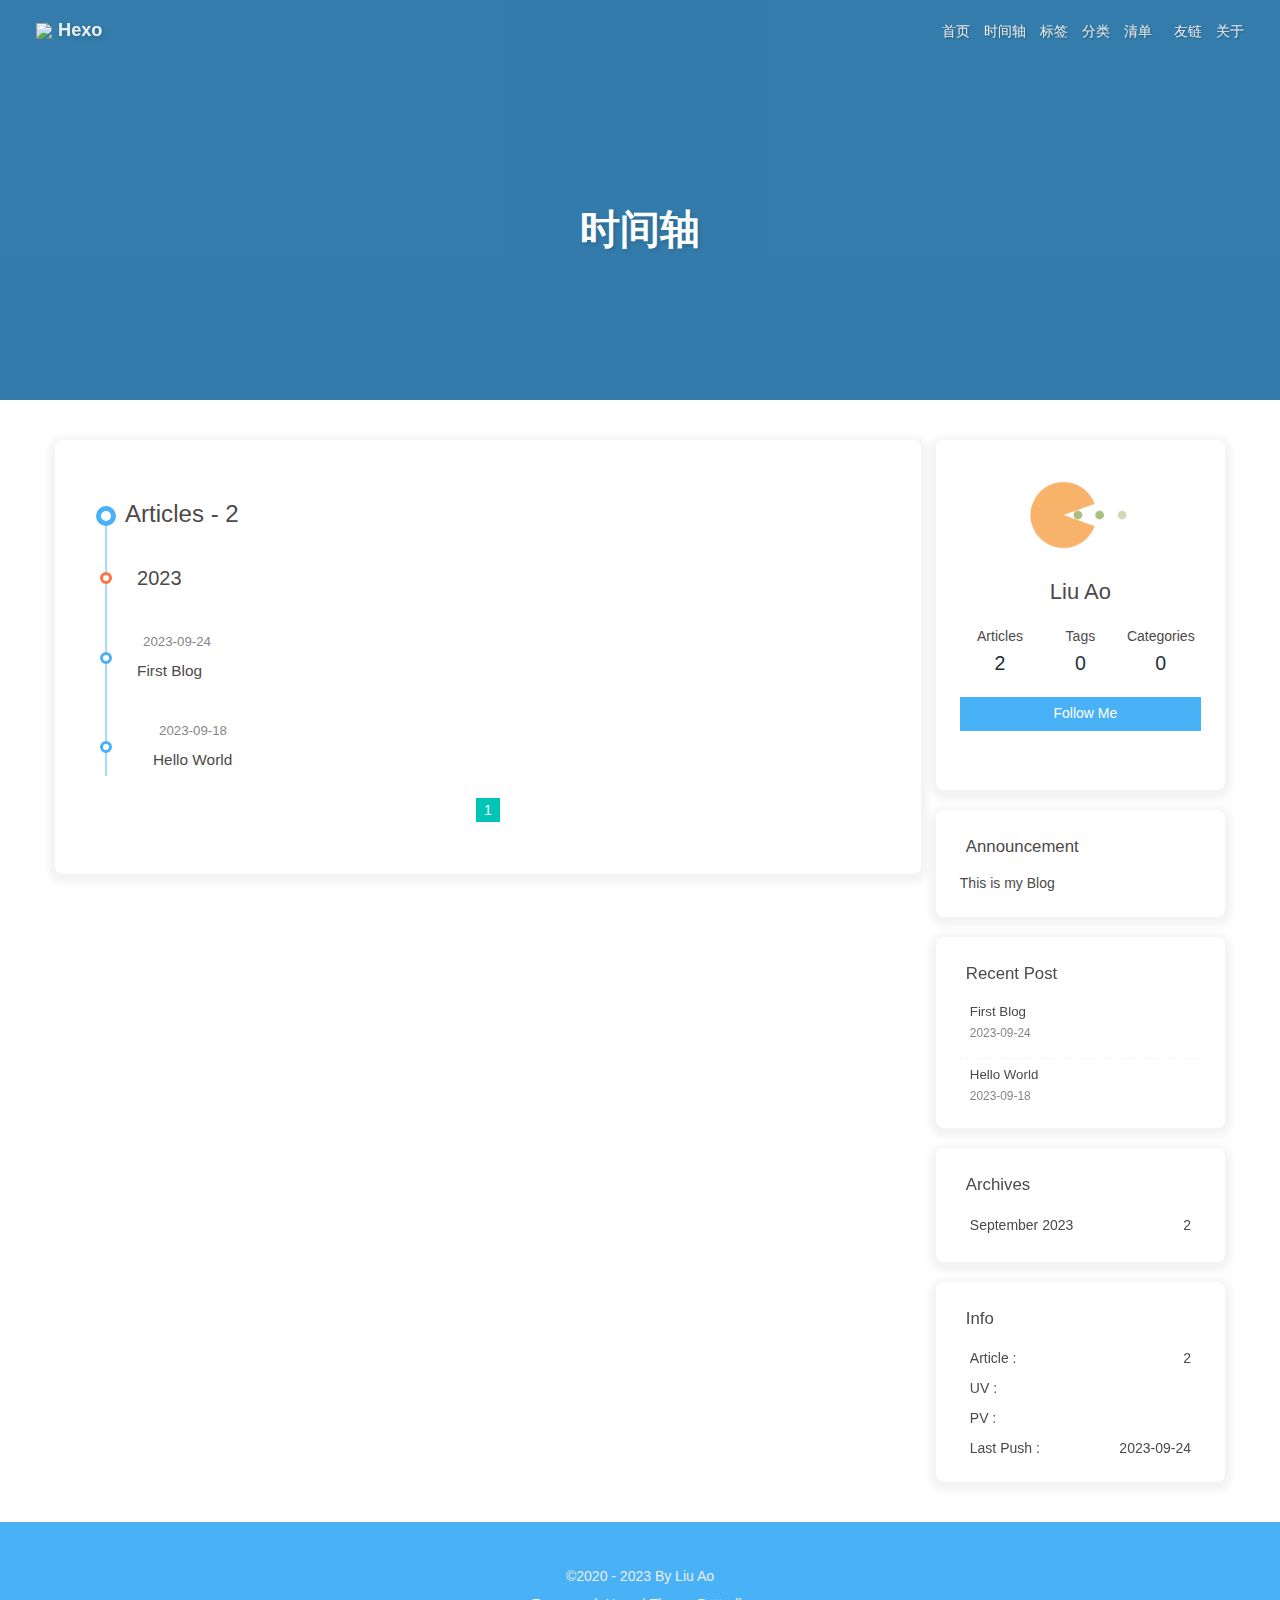
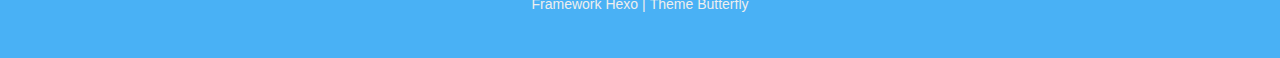
==== archives/index.html @ 0353abeb "Site updated: 2023-09-24 15:58:18" ====
<!DOCTYPE html><html lang="en" data-theme="light"><head><meta charset="UTF-8"><meta http-equiv="X-UA-Compatible" content="IE=edge"><meta name="viewport" content="width=device-width, initial-scale=1.0,viewport-fit=cover"><title>时间轴 | Hexo</title><meta name="author" content="Liu Ao"><meta name="copyright" content="Liu Ao"><meta name="format-detection" content="telephone=no"><meta name="theme-color" content="#ffffff"><meta property="og:type" content="website">
<meta property="og:title" content="时间轴">
<meta property="og:url" content="http://example.com/archives/index.html">
<meta property="og:site_name" content="Hexo">
<meta property="og:locale" content="en_US">
<meta property="og:image" content="http://p1.music.126.net/8GuBQX2BzcRMA7TPiZiI1A==/109951167814138971.jpg?param=130y130">
<meta property="article:author" content="Liu Ao">
<meta name="twitter:card" content="summary">
<meta name="twitter:image" content="http://p1.music.126.net/8GuBQX2BzcRMA7TPiZiI1A==/109951167814138971.jpg?param=130y130"><link rel="shortcut icon" href="/img/favicon.png"><link rel="canonical" href="http://example.com/archives/index.html"><link rel="preconnect" href="//cdn.jsdelivr.net"/><link rel="preconnect" href="//busuanzi.ibruce.info"/><link rel="stylesheet" href="/css/index.css"><link rel="stylesheet" href="https://cdn.jsdelivr.net/npm/@fortawesome/fontawesome-free/css/all.min.css" media="print" onload="this.media='all'"><link rel="stylesheet" href="https://cdn.jsdelivr.net/npm/@fancyapps/ui/dist/fancybox/fancybox.min.css" media="print" onload="this.media='all'"><script>const GLOBAL_CONFIG = {
  root: '/',
  algolia: undefined,
  localSearch: undefined,
  translate: undefined,
  noticeOutdate: undefined,
  highlight: {"plugin":"highlighjs","highlightCopy":true,"highlightLang":true,"highlightHeightLimit":false},
  copy: {
    success: 'Copy successfully',
    error: 'Copy error',
    noSupport: 'The browser does not support'
  },
  relativeDate: {
    homepage: false,
    post: false
  },
  runtime: '',
  dateSuffix: {
    just: 'Just',
    min: 'minutes ago',
    hour: 'hours ago',
    day: 'days ago',
    month: 'months ago'
  },
  copyright: undefined,
  lightbox: 'fancybox',
  Snackbar: undefined,
  source: {
    justifiedGallery: {
      js: 'https://cdn.jsdelivr.net/npm/flickr-justified-gallery/dist/fjGallery.min.js',
      css: 'https://cdn.jsdelivr.net/npm/flickr-justified-gallery/dist/fjGallery.min.css'
    }
  },
  isPhotoFigcaption: false,
  islazyload: false,
  isAnchor: false,
  percent: {
    toc: true,
    rightside: false,
  },
  autoDarkmode: false
}</script><script id="config-diff">var GLOBAL_CONFIG_SITE = {
  title: '时间轴',
  isPost: false,
  isHome: false,
  isHighlightShrink: false,
  isToc: false,
  postUpdate: '2023-09-24 15:50:45'
}</script><noscript><style type="text/css">
  #nav {
    opacity: 1
  }
  .justified-gallery img {
    opacity: 1
  }

  #recent-posts time,
  #post-meta time {
    display: inline !important
  }
</style></noscript><script>(win=>{
    win.saveToLocal = {
      set: function setWithExpiry(key, value, ttl) {
        if (ttl === 0) return
        const now = new Date()
        const expiryDay = ttl * 86400000
        const item = {
          value: value,
          expiry: now.getTime() + expiryDay,
        }
        localStorage.setItem(key, JSON.stringify(item))
      },

      get: function getWithExpiry(key) {
        const itemStr = localStorage.getItem(key)

        if (!itemStr) {
          return undefined
        }
        const item = JSON.parse(itemStr)
        const now = new Date()

        if (now.getTime() > item.expiry) {
          localStorage.removeItem(key)
          return undefined
        }
        return item.value
      }
    }
  
    win.getScript = url => new Promise((resolve, reject) => {
      const script = document.createElement('script')
      script.src = url
      script.async = true
      script.onerror = reject
      script.onload = script.onreadystatechange = function() {
        const loadState = this.readyState
        if (loadState && loadState !== 'loaded' && loadState !== 'complete') return
        script.onload = script.onreadystatechange = null
        resolve()
      }
      document.head.appendChild(script)
    })
  
    win.getCSS = (url,id = false) => new Promise((resolve, reject) => {
      const link = document.createElement('link')
      link.rel = 'stylesheet'
      link.href = url
      if (id) link.id = id
      link.onerror = reject
      link.onload = link.onreadystatechange = function() {
        const loadState = this.readyState
        if (loadState && loadState !== 'loaded' && loadState !== 'complete') return
        link.onload = link.onreadystatechange = null
        resolve()
      }
      document.head.appendChild(link)
    })
  
      win.activateDarkMode = function () {
        document.documentElement.setAttribute('data-theme', 'dark')
        if (document.querySelector('meta[name="theme-color"]') !== null) {
          document.querySelector('meta[name="theme-color"]').setAttribute('content', '#0d0d0d')
        }
      }
      win.activateLightMode = function () {
        document.documentElement.setAttribute('data-theme', 'light')
        if (document.querySelector('meta[name="theme-color"]') !== null) {
          document.querySelector('meta[name="theme-color"]').setAttribute('content', '#ffffff')
        }
      }
      const t = saveToLocal.get('theme')
    
          if (t === 'dark') activateDarkMode()
          else if (t === 'light') activateLightMode()
        
      const asideStatus = saveToLocal.get('aside-status')
      if (asideStatus !== undefined) {
        if (asideStatus === 'hide') {
          document.documentElement.classList.add('hide-aside')
        } else {
          document.documentElement.classList.remove('hide-aside')
        }
      }
    
    const detectApple = () => {
      if(/iPad|iPhone|iPod|Macintosh/.test(navigator.userAgent)){
        document.documentElement.classList.add('apple')
      }
    }
    detectApple()
    })(window)</script><meta name="generator" content="Hexo 6.3.0"></head><body><div id="sidebar"><div id="menu-mask"></div><div id="sidebar-menus"><div class="avatar-img is-center"><img src="http://p1.music.126.net/8GuBQX2BzcRMA7TPiZiI1A==/109951167814138971.jpg?param=130y130" onerror="onerror=null;src='/img/friend_404.gif'" alt="avatar"/></div><div class="sidebar-site-data site-data is-center"><a href="/archives/"><div class="headline">Articles</div><div class="length-num">2</div></a><a href="/tags/"><div class="headline">Tags</div><div class="length-num">0</div></a><a href="/categories/"><div class="headline">Categories</div><div class="length-num">0</div></a></div><hr class="custom-hr"/><div class="menus_items"><div class="menus_item"><a class="site-page" href="/"><i class="fa-fw fas fa-home"></i><span> 首页</span></a></div><div class="menus_item"><a class="site-page" href="/archives/"><i class="fa-fw fas fa-archive"></i><span> 时间轴</span></a></div><div class="menus_item"><a class="site-page" href="/tags/"><i class="fa-fw fas fa-tags"></i><span> 标签</span></a></div><div class="menus_item"><a class="site-page" href="/categories/"><i class="fa-fw fas fa-folder-open"></i><span> 分类</span></a></div><div class="menus_item"><a class="site-page group" href="javascript:void(0);"><i class="fa-fw fa fa-heartbeat"></i><span> 清单</span><i class="fas fa-chevron-down"></i></a><ul class="menus_item_child"><li><a class="site-page child" href="/music/"><i class="fa-fw fas fa-music"></i><span> 音乐</span></a></li><li><a class="site-page child" href="/Gallery/"><i class="fa-fw fas fa-images"></i><span> 照片</span></a></li><li><a class="site-page child" href="/movies/"><i class="fa-fw fas fa-video"></i><span> 电影</span></a></li></ul></div><div class="menus_item"><a class="site-page" href="/link/"><i class="fa-fw fas fa-link"></i><span> 友链</span></a></div><div class="menus_item"><a class="site-page" href="/about/"><i class="fa-fw fas fa-heart"></i><span> 关于</span></a></div></div></div></div><div class="page" id="body-wrap"><header class="not-home-page" id="page-header" style="background-image: url('https://jsd.012700.xyz/gh/jerryc127/butterfly_cdn@2.1.0/top_img/index.jpg')"><nav id="nav"><span id="blog-info"><a href="/" title="Hexo"><img class="site-icon" src="https://jsd.012700.xyz/gh/jerryc127/butterfly_cdn@2.1.0/top_img/index.jpg"/><span class="site-name">Hexo</span></a></span><div id="menus"><div class="menus_items"><div class="menus_item"><a class="site-page" href="/"><i class="fa-fw fas fa-home"></i><span> 首页</span></a></div><div class="menus_item"><a class="site-page" href="/archives/"><i class="fa-fw fas fa-archive"></i><span> 时间轴</span></a></div><div class="menus_item"><a class="site-page" href="/tags/"><i class="fa-fw fas fa-tags"></i><span> 标签</span></a></div><div class="menus_item"><a class="site-page" href="/categories/"><i class="fa-fw fas fa-folder-open"></i><span> 分类</span></a></div><div class="menus_item"><a class="site-page group" href="javascript:void(0);"><i class="fa-fw fa fa-heartbeat"></i><span> 清单</span><i class="fas fa-chevron-down"></i></a><ul class="menus_item_child"><li><a class="site-page child" href="/music/"><i class="fa-fw fas fa-music"></i><span> 音乐</span></a></li><li><a class="site-page child" href="/Gallery/"><i class="fa-fw fas fa-images"></i><span> 照片</span></a></li><li><a class="site-page child" href="/movies/"><i class="fa-fw fas fa-video"></i><span> 电影</span></a></li></ul></div><div class="menus_item"><a class="site-page" href="/link/"><i class="fa-fw fas fa-link"></i><span> 友链</span></a></div><div class="menus_item"><a class="site-page" href="/about/"><i class="fa-fw fas fa-heart"></i><span> 关于</span></a></div></div><div id="toggle-menu"><a class="site-page" href="javascript:void(0);"><i class="fas fa-bars fa-fw"></i></a></div></div></nav><div id="page-site-info"><h1 id="site-title">时间轴</h1></div></header><main class="layout" id="content-inner"><div id="archive"><div class="article-sort-title">Articles - 2</div><div class="article-sort"><div class="article-sort-item year">2023</div><div class="article-sort-item no-article-cover"><div class="article-sort-item-info"><div class="article-sort-item-time"><i class="far fa-calendar-alt"></i><time class="post-meta-date-created" datetime="2023-09-24T07:14:16.000Z" title="Created 2023-09-24 15:14:16">2023-09-24</time></div><a class="article-sort-item-title" href="/2023/09/24/First-Blog/" title="First Blog">First Blog</a></div></div><div class="article-sort-item"><div class="article-sort-item-info"><div class="article-sort-item-time"><i class="far fa-calendar-alt"></i><time class="post-meta-date-created" datetime="2023-09-18T06:37:58.527Z" title="Created 2023-09-18 14:37:58">2023-09-18</time></div><a class="article-sort-item-title" href="/2023/09/18/hello-world/" title="Hello World">Hello World</a></div></div></div><nav id="pagination"><div class="pagination"><span class="page-number current">1</span></div></nav></div><div class="aside-content" id="aside-content"><div class="card-widget card-info"><div class="is-center"><div class="avatar-img"><img src="http://p1.music.126.net/8GuBQX2BzcRMA7TPiZiI1A==/109951167814138971.jpg?param=130y130" onerror="this.onerror=null;this.src='/img/friend_404.gif'" alt="avatar"/></div><div class="author-info__name">Liu Ao</div><div class="author-info__description"></div></div><div class="card-info-data site-data is-center"><a href="/archives/"><div class="headline">Articles</div><div class="length-num">2</div></a><a href="/tags/"><div class="headline">Tags</div><div class="length-num">0</div></a><a href="/categories/"><div class="headline">Categories</div><div class="length-num">0</div></a></div><a id="card-info-btn" target="_blank" rel="noopener" href="https://github.com/xxxxxx"><i class="fab fa-github"></i><span>Follow Me</span></a><div class="card-info-social-icons is-center"><a class="social-icon" href="https://github.com/xxxxx" target="_blank" title="Github"><i class="fab fa-github" style="color: #24292e;"></i></a><a class="social-icon" href="mailto:xxxxxx@gmail.com" target="_blank" title="Email"><i class="fas fa-envelope" style="color: #4a7dbe;"></i></a></div></div><div class="card-widget card-announcement"><div class="item-headline"><i class="fas fa-bullhorn fa-shake"></i><span>Announcement</span></div><div class="announcement_content">This is my Blog</div></div><div class="sticky_layout"><div class="card-widget card-recent-post"><div class="item-headline"><i class="fas fa-history"></i><span>Recent Post</span></div><div class="aside-list"><div class="aside-list-item no-cover"><div class="content"><a class="title" href="/2023/09/24/First-Blog/" title="First Blog">First Blog</a><time datetime="2023-09-24T07:14:16.000Z" title="Created 2023-09-24 15:14:16">2023-09-24</time></div></div><div class="aside-list-item"><div class="content"><a class="title" href="/2023/09/18/hello-world/" title="Hello World">Hello World</a><time datetime="2023-09-18T06:37:58.527Z" title="Created 2023-09-18 14:37:58">2023-09-18</time></div></div></div></div><div class="card-widget card-archives"><div class="item-headline"><i class="fas fa-archive"></i><span>Archives</span></div><ul class="card-archive-list"><li class="card-archive-list-item"><a class="card-archive-list-link" href="/archives/2023/09/"><span class="card-archive-list-date">September 2023</span><span class="card-archive-list-count">2</span></a></li></ul></div><div class="card-widget card-webinfo"><div class="item-headline"><i class="fas fa-chart-line"></i><span>Info</span></div><div class="webinfo"><div class="webinfo-item"><div class="item-name">Article :</div><div class="item-count">2</div></div><div class="webinfo-item"><div class="item-name">UV :</div><div class="item-count" id="busuanzi_value_site_uv"><i class="fa-solid fa-spinner fa-spin"></i></div></div><div class="webinfo-item"><div class="item-name">PV :</div><div class="item-count" id="busuanzi_value_site_pv"><i class="fa-solid fa-spinner fa-spin"></i></div></div><div class="webinfo-item"><div class="item-name">Last Push :</div><div class="item-count" id="last-push-date" data-lastPushDate="2023-09-24T07:50:45.301Z"><i class="fa-solid fa-spinner fa-spin"></i></div></div></div></div></div></div></main><footer id="footer"><div id="footer-wrap"><div class="copyright">&copy;2020 - 2023 By Liu Ao</div><div class="framework-info"><span>Framework </span><a target="_blank" rel="noopener" href="https://hexo.io">Hexo</a><span class="footer-separator">|</span><span>Theme </span><a target="_blank" rel="noopener" href="https://github.com/jerryc127/hexo-theme-butterfly">Butterfly</a></div></div></footer></div><div id="rightside"><div id="rightside-config-hide"><button id="darkmode" type="button" title="Switch Between Light And Dark Mode"><i class="fas fa-adjust"></i></button><button id="hide-aside-btn" type="button" title="Toggle between single-column and double-column"><i class="fas fa-arrows-alt-h"></i></button></div><div id="rightside-config-show"><button id="rightside_config" type="button" title="Setting"><i class="fas fa-cog fa-spin"></i></button><button id="go-up" type="button" title="Back To Top"><span class="scroll-percent"></span><i class="fas fa-arrow-up"></i></button></div></div><div><script src="/js/utils.js"></script><script src="/js/main.js"></script><script src="https://cdn.jsdelivr.net/npm/@fancyapps/ui/dist/fancybox/fancybox.umd.min.js"></script><div class="js-pjax"></div><script async data-pjax src="//busuanzi.ibruce.info/busuanzi/2.3/busuanzi.pure.mini.js"></script></div></body></html>
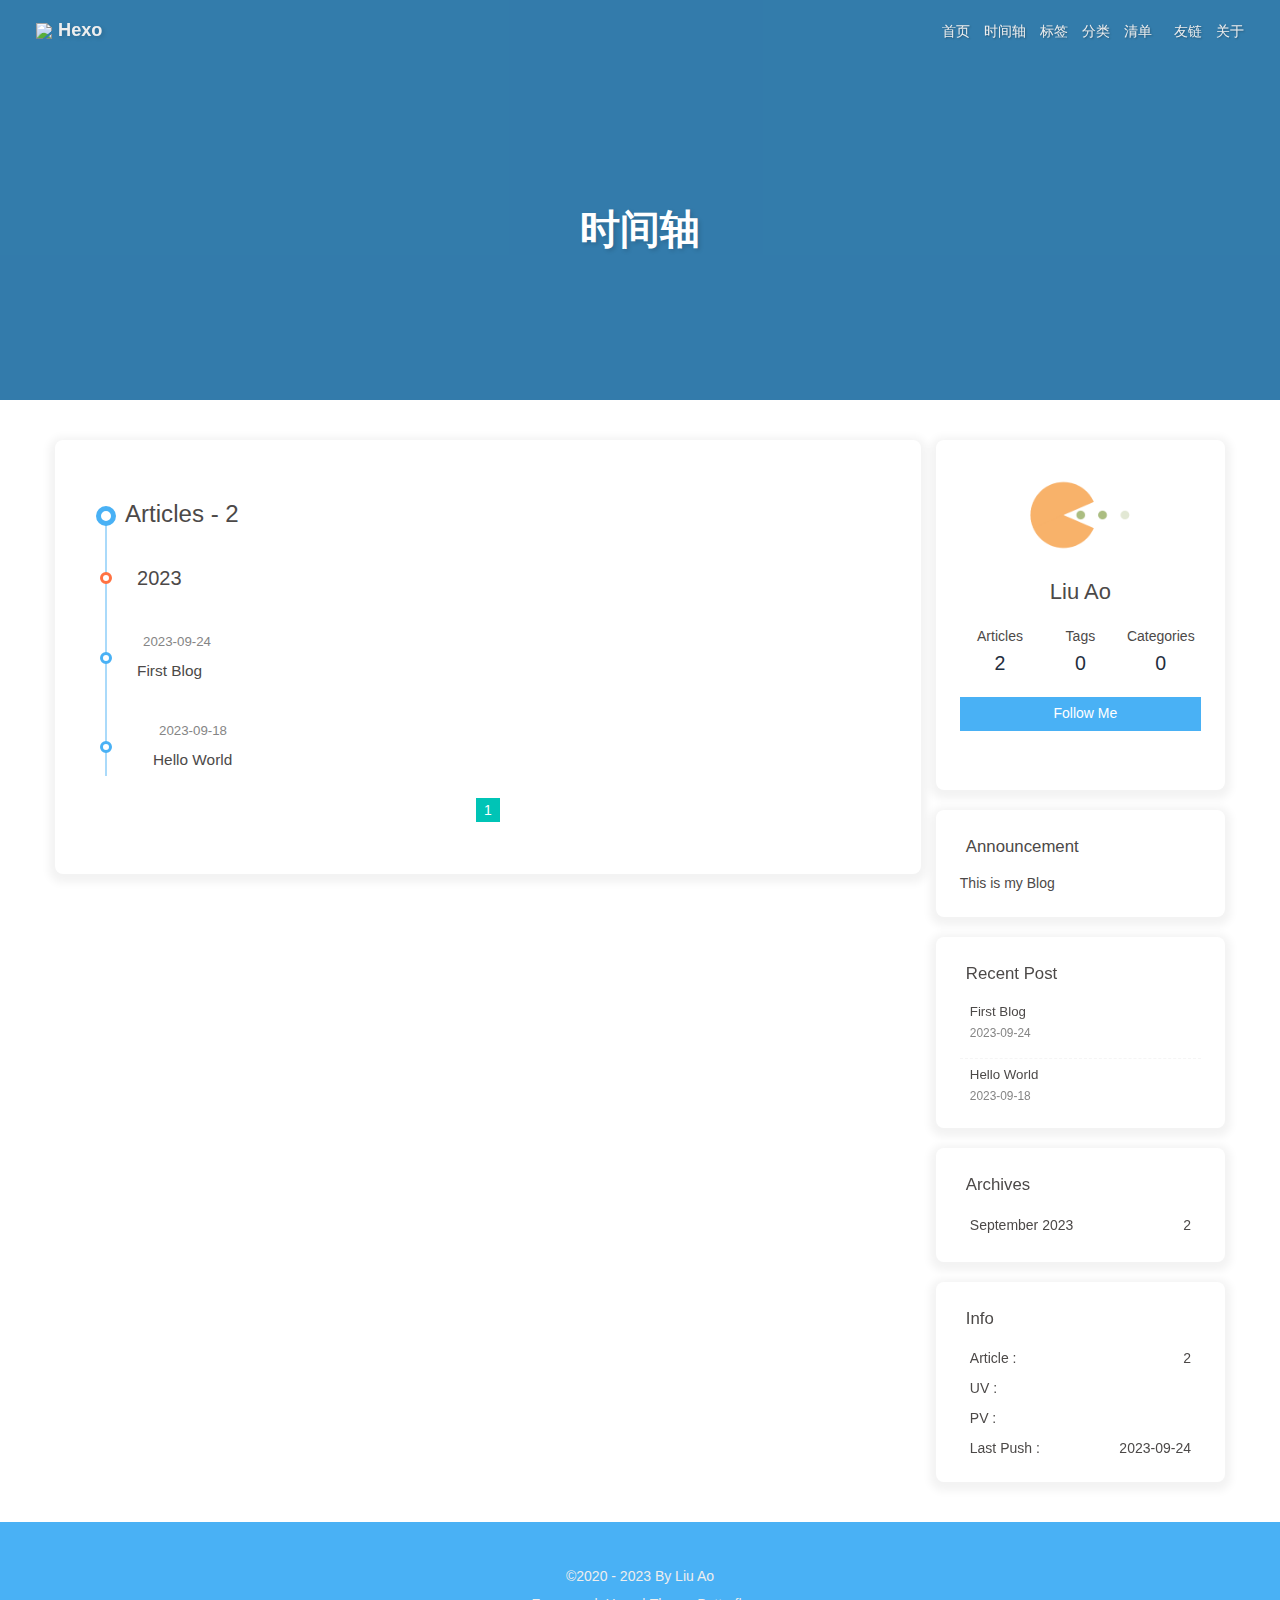
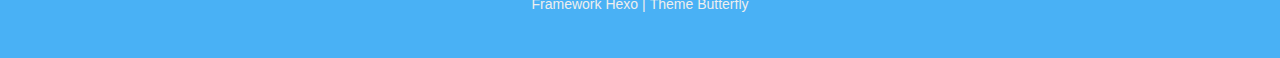
==== commit e25a9f40: "Site updated: 2023-09-24 16:05:39" ====
--- a/archives/index.html
+++ b/archives/index.html
@@ -53,7 +53,7 @@
   isHome: false,
   isHighlightShrink: false,
   isToc: false,
-  postUpdate: '2023-09-24 15:50:45'
+  postUpdate: '2023-09-24 16:05:34'
 }</script><noscript><style type="text/css">
   #nav {
     opacity: 1
@@ -157,4 +157,4 @@
       }
     }
     detectApple()
-    })(window)</script><meta name="generator" content="Hexo 6.3.0"></head><body><div id="sidebar"><div id="menu-mask"></div><div id="sidebar-menus"><div class="avatar-img is-center"><img src="http://p1.music.126.net/8GuBQX2BzcRMA7TPiZiI1A==/109951167814138971.jpg?param=130y130" onerror="onerror=null;src='/img/friend_404.gif'" alt="avatar"/></div><div class="sidebar-site-data site-data is-center"><a href="/archives/"><div class="headline">Articles</div><div class="length-num">2</div></a><a href="/tags/"><div class="headline">Tags</div><div class="length-num">0</div></a><a href="/categories/"><div class="headline">Categories</div><div class="length-num">0</div></a></div><hr class="custom-hr"/><div class="menus_items"><div class="menus_item"><a class="site-page" href="/"><i class="fa-fw fas fa-home"></i><span> 首页</span></a></div><div class="menus_item"><a class="site-page" href="/archives/"><i class="fa-fw fas fa-archive"></i><span> 时间轴</span></a></div><div class="menus_item"><a class="site-page" href="/tags/"><i class="fa-fw fas fa-tags"></i><span> 标签</span></a></div><div class="menus_item"><a class="site-page" href="/categories/"><i class="fa-fw fas fa-folder-open"></i><span> 分类</span></a></div><div class="menus_item"><a class="site-page group" href="javascript:void(0);"><i class="fa-fw fa fa-heartbeat"></i><span> 清单</span><i class="fas fa-chevron-down"></i></a><ul class="menus_item_child"><li><a class="site-page child" href="/music/"><i class="fa-fw fas fa-music"></i><span> 音乐</span></a></li><li><a class="site-page child" href="/Gallery/"><i class="fa-fw fas fa-images"></i><span> 照片</span></a></li><li><a class="site-page child" href="/movies/"><i class="fa-fw fas fa-video"></i><span> 电影</span></a></li></ul></div><div class="menus_item"><a class="site-page" href="/link/"><i class="fa-fw fas fa-link"></i><span> 友链</span></a></div><div class="menus_item"><a class="site-page" href="/about/"><i class="fa-fw fas fa-heart"></i><span> 关于</span></a></div></div></div></div><div class="page" id="body-wrap"><header class="not-home-page" id="page-header" style="background-image: url('https://jsd.012700.xyz/gh/jerryc127/butterfly_cdn@2.1.0/top_img/index.jpg')"><nav id="nav"><span id="blog-info"><a href="/" title="Hexo"><img class="site-icon" src="https://jsd.012700.xyz/gh/jerryc127/butterfly_cdn@2.1.0/top_img/index.jpg"/><span class="site-name">Hexo</span></a></span><div id="menus"><div class="menus_items"><div class="menus_item"><a class="site-page" href="/"><i class="fa-fw fas fa-home"></i><span> 首页</span></a></div><div class="menus_item"><a class="site-page" href="/archives/"><i class="fa-fw fas fa-archive"></i><span> 时间轴</span></a></div><div class="menus_item"><a class="site-page" href="/tags/"><i class="fa-fw fas fa-tags"></i><span> 标签</span></a></div><div class="menus_item"><a class="site-page" href="/categories/"><i class="fa-fw fas fa-folder-open"></i><span> 分类</span></a></div><div class="menus_item"><a class="site-page group" href="javascript:void(0);"><i class="fa-fw fa fa-heartbeat"></i><span> 清单</span><i class="fas fa-chevron-down"></i></a><ul class="menus_item_child"><li><a class="site-page child" href="/music/"><i class="fa-fw fas fa-music"></i><span> 音乐</span></a></li><li><a class="site-page child" href="/Gallery/"><i class="fa-fw fas fa-images"></i><span> 照片</span></a></li><li><a class="site-page child" href="/movies/"><i class="fa-fw fas fa-video"></i><span> 电影</span></a></li></ul></div><div class="menus_item"><a class="site-page" href="/link/"><i class="fa-fw fas fa-link"></i><span> 友链</span></a></div><div class="menus_item"><a class="site-page" href="/about/"><i class="fa-fw fas fa-heart"></i><span> 关于</span></a></div></div><div id="toggle-menu"><a class="site-page" href="javascript:void(0);"><i class="fas fa-bars fa-fw"></i></a></div></div></nav><div id="page-site-info"><h1 id="site-title">时间轴</h1></div></header><main class="layout" id="content-inner"><div id="archive"><div class="article-sort-title">Articles - 2</div><div class="article-sort"><div class="article-sort-item year">2023</div><div class="article-sort-item no-article-cover"><div class="article-sort-item-info"><div class="article-sort-item-time"><i class="far fa-calendar-alt"></i><time class="post-meta-date-created" datetime="2023-09-24T07:14:16.000Z" title="Created 2023-09-24 15:14:16">2023-09-24</time></div><a class="article-sort-item-title" href="/2023/09/24/First-Blog/" title="First Blog">First Blog</a></div></div><div class="article-sort-item"><div class="article-sort-item-info"><div class="article-sort-item-time"><i class="far fa-calendar-alt"></i><time class="post-meta-date-created" datetime="2023-09-18T06:37:58.527Z" title="Created 2023-09-18 14:37:58">2023-09-18</time></div><a class="article-sort-item-title" href="/2023/09/18/hello-world/" title="Hello World">Hello World</a></div></div></div><nav id="pagination"><div class="pagination"><span class="page-number current">1</span></div></nav></div><div class="aside-content" id="aside-content"><div class="card-widget card-info"><div class="is-center"><div class="avatar-img"><img src="http://p1.music.126.net/8GuBQX2BzcRMA7TPiZiI1A==/109951167814138971.jpg?param=130y130" onerror="this.onerror=null;this.src='/img/friend_404.gif'" alt="avatar"/></div><div class="author-info__name">Liu Ao</div><div class="author-info__description"></div></div><div class="card-info-data site-data is-center"><a href="/archives/"><div class="headline">Articles</div><div class="length-num">2</div></a><a href="/tags/"><div class="headline">Tags</div><div class="length-num">0</div></a><a href="/categories/"><div class="headline">Categories</div><div class="length-num">0</div></a></div><a id="card-info-btn" target="_blank" rel="noopener" href="https://github.com/xxxxxx"><i class="fab fa-github"></i><span>Follow Me</span></a><div class="card-info-social-icons is-center"><a class="social-icon" href="https://github.com/xxxxx" target="_blank" title="Github"><i class="fab fa-github" style="color: #24292e;"></i></a><a class="social-icon" href="mailto:xxxxxx@gmail.com" target="_blank" title="Email"><i class="fas fa-envelope" style="color: #4a7dbe;"></i></a></div></div><div class="card-widget card-announcement"><div class="item-headline"><i class="fas fa-bullhorn fa-shake"></i><span>Announcement</span></div><div class="announcement_content">This is my Blog</div></div><div class="sticky_layout"><div class="card-widget card-recent-post"><div class="item-headline"><i class="fas fa-history"></i><span>Recent Post</span></div><div class="aside-list"><div class="aside-list-item no-cover"><div class="content"><a class="title" href="/2023/09/24/First-Blog/" title="First Blog">First Blog</a><time datetime="2023-09-24T07:14:16.000Z" title="Created 2023-09-24 15:14:16">2023-09-24</time></div></div><div class="aside-list-item"><div class="content"><a class="title" href="/2023/09/18/hello-world/" title="Hello World">Hello World</a><time datetime="2023-09-18T06:37:58.527Z" title="Created 2023-09-18 14:37:58">2023-09-18</time></div></div></div></div><div class="card-widget card-archives"><div class="item-headline"><i class="fas fa-archive"></i><span>Archives</span></div><ul class="card-archive-list"><li class="card-archive-list-item"><a class="card-archive-list-link" href="/archives/2023/09/"><span class="card-archive-list-date">September 2023</span><span class="card-archive-list-count">2</span></a></li></ul></div><div class="card-widget card-webinfo"><div class="item-headline"><i class="fas fa-chart-line"></i><span>Info</span></div><div class="webinfo"><div class="webinfo-item"><div class="item-name">Article :</div><div class="item-count">2</div></div><div class="webinfo-item"><div class="item-name">UV :</div><div class="item-count" id="busuanzi_value_site_uv"><i class="fa-solid fa-spinner fa-spin"></i></div></div><div class="webinfo-item"><div class="item-name">PV :</div><div class="item-count" id="busuanzi_value_site_pv"><i class="fa-solid fa-spinner fa-spin"></i></div></div><div class="webinfo-item"><div class="item-name">Last Push :</div><div class="item-count" id="last-push-date" data-lastPushDate="2023-09-24T07:50:45.301Z"><i class="fa-solid fa-spinner fa-spin"></i></div></div></div></div></div></div></main><footer id="footer"><div id="footer-wrap"><div class="copyright">&copy;2020 - 2023 By Liu Ao</div><div class="framework-info"><span>Framework </span><a target="_blank" rel="noopener" href="https://hexo.io">Hexo</a><span class="footer-separator">|</span><span>Theme </span><a target="_blank" rel="noopener" href="https://github.com/jerryc127/hexo-theme-butterfly">Butterfly</a></div></div></footer></div><div id="rightside"><div id="rightside-config-hide"><button id="darkmode" type="button" title="Switch Between Light And Dark Mode"><i class="fas fa-adjust"></i></button><button id="hide-aside-btn" type="button" title="Toggle between single-column and double-column"><i class="fas fa-arrows-alt-h"></i></button></div><div id="rightside-config-show"><button id="rightside_config" type="button" title="Setting"><i class="fas fa-cog fa-spin"></i></button><button id="go-up" type="button" title="Back To Top"><span class="scroll-percent"></span><i class="fas fa-arrow-up"></i></button></div></div><div><script src="/js/utils.js"></script><script src="/js/main.js"></script><script src="https://cdn.jsdelivr.net/npm/@fancyapps/ui/dist/fancybox/fancybox.umd.min.js"></script><div class="js-pjax"></div><script async data-pjax src="//busuanzi.ibruce.info/busuanzi/2.3/busuanzi.pure.mini.js"></script></div></body></html>+    })(window)</script><meta name="generator" content="Hexo 6.3.0"></head><body><div id="sidebar"><div id="menu-mask"></div><div id="sidebar-menus"><div class="avatar-img is-center"><img src="http://p1.music.126.net/8GuBQX2BzcRMA7TPiZiI1A==/109951167814138971.jpg?param=130y130" onerror="onerror=null;src='/img/friend_404.gif'" alt="avatar"/></div><div class="sidebar-site-data site-data is-center"><a href="/archives/"><div class="headline">Articles</div><div class="length-num">2</div></a><a href="/tags/"><div class="headline">Tags</div><div class="length-num">0</div></a><a href="/categories/"><div class="headline">Categories</div><div class="length-num">0</div></a></div><hr class="custom-hr"/><div class="menus_items"><div class="menus_item"><a class="site-page" href="/"><i class="fa-fw fas fa-home"></i><span> 首页</span></a></div><div class="menus_item"><a class="site-page" href="/archives/"><i class="fa-fw fas fa-archive"></i><span> 时间轴</span></a></div><div class="menus_item"><a class="site-page" href="/tags/"><i class="fa-fw fas fa-tags"></i><span> 标签</span></a></div><div class="menus_item"><a class="site-page" href="/categories/"><i class="fa-fw fas fa-folder-open"></i><span> 分类</span></a></div><div class="menus_item"><a class="site-page group" href="javascript:void(0);"><i class="fa-fw fa fa-heartbeat"></i><span> 清单</span><i class="fas fa-chevron-down"></i></a><ul class="menus_item_child"><li><a class="site-page child" href="/music/"><i class="fa-fw fas fa-music"></i><span> 音乐</span></a></li><li><a class="site-page child" href="/Gallery/"><i class="fa-fw fas fa-images"></i><span> 照片</span></a></li><li><a class="site-page child" href="/movies/"><i class="fa-fw fas fa-video"></i><span> 电影</span></a></li></ul></div><div class="menus_item"><a class="site-page" href="/link/"><i class="fa-fw fas fa-link"></i><span> 友链</span></a></div><div class="menus_item"><a class="site-page" href="/about/"><i class="fa-fw fas fa-heart"></i><span> 关于</span></a></div></div></div></div><div class="page" id="body-wrap"><header class="not-home-page" id="page-header" style="background-image: url('https://jsd.012700.xyz/gh/jerryc127/butterfly_cdn@2.1.0/top_img/index.jpg')"><nav id="nav"><span id="blog-info"><a href="/" title="Hexo"><img class="site-icon" src="https://jsd.012700.xyz/gh/jerryc127/butterfly_cdn@2.1.0/top_img/index.jpg"/><span class="site-name">Hexo</span></a></span><div id="menus"><div class="menus_items"><div class="menus_item"><a class="site-page" href="/"><i class="fa-fw fas fa-home"></i><span> 首页</span></a></div><div class="menus_item"><a class="site-page" href="/archives/"><i class="fa-fw fas fa-archive"></i><span> 时间轴</span></a></div><div class="menus_item"><a class="site-page" href="/tags/"><i class="fa-fw fas fa-tags"></i><span> 标签</span></a></div><div class="menus_item"><a class="site-page" href="/categories/"><i class="fa-fw fas fa-folder-open"></i><span> 分类</span></a></div><div class="menus_item"><a class="site-page group" href="javascript:void(0);"><i class="fa-fw fa fa-heartbeat"></i><span> 清单</span><i class="fas fa-chevron-down"></i></a><ul class="menus_item_child"><li><a class="site-page child" href="/music/"><i class="fa-fw fas fa-music"></i><span> 音乐</span></a></li><li><a class="site-page child" href="/Gallery/"><i class="fa-fw fas fa-images"></i><span> 照片</span></a></li><li><a class="site-page child" href="/movies/"><i class="fa-fw fas fa-video"></i><span> 电影</span></a></li></ul></div><div class="menus_item"><a class="site-page" href="/link/"><i class="fa-fw fas fa-link"></i><span> 友链</span></a></div><div class="menus_item"><a class="site-page" href="/about/"><i class="fa-fw fas fa-heart"></i><span> 关于</span></a></div></div><div id="toggle-menu"><a class="site-page" href="javascript:void(0);"><i class="fas fa-bars fa-fw"></i></a></div></div></nav><div id="page-site-info"><h1 id="site-title">时间轴</h1></div></header><main class="layout" id="content-inner"><div id="archive"><div class="article-sort-title">Articles - 2</div><div class="article-sort"><div class="article-sort-item year">2023</div><div class="article-sort-item no-article-cover"><div class="article-sort-item-info"><div class="article-sort-item-time"><i class="far fa-calendar-alt"></i><time class="post-meta-date-created" datetime="2023-09-24T07:14:16.000Z" title="Created 2023-09-24 15:14:16">2023-09-24</time></div><a class="article-sort-item-title" href="/2023/09/24/First-Blog/" title="First Blog">First Blog</a></div></div><div class="article-sort-item"><div class="article-sort-item-info"><div class="article-sort-item-time"><i class="far fa-calendar-alt"></i><time class="post-meta-date-created" datetime="2023-09-18T06:37:58.527Z" title="Created 2023-09-18 14:37:58">2023-09-18</time></div><a class="article-sort-item-title" href="/2023/09/18/hello-world/" title="Hello World">Hello World</a></div></div></div><nav id="pagination"><div class="pagination"><span class="page-number current">1</span></div></nav></div><div class="aside-content" id="aside-content"><div class="card-widget card-info"><div class="is-center"><div class="avatar-img"><img src="http://p1.music.126.net/8GuBQX2BzcRMA7TPiZiI1A==/109951167814138971.jpg?param=130y130" onerror="this.onerror=null;this.src='/img/friend_404.gif'" alt="avatar"/></div><div class="author-info__name">Liu Ao</div><div class="author-info__description"></div></div><div class="card-info-data site-data is-center"><a href="/archives/"><div class="headline">Articles</div><div class="length-num">2</div></a><a href="/tags/"><div class="headline">Tags</div><div class="length-num">0</div></a><a href="/categories/"><div class="headline">Categories</div><div class="length-num">0</div></a></div><a id="card-info-btn" target="_blank" rel="noopener" href="https://github.com/xxxxxx"><i class="fab fa-github"></i><span>Follow Me</span></a><div class="card-info-social-icons is-center"><a class="social-icon" href="https://github.com/xxxxx" target="_blank" title="Github"><i class="fab fa-github" style="color: #24292e;"></i></a><a class="social-icon" href="/1414598114@qq.com" target="_blank" title="Email"><i class="fas fa-envelope" style="color: #4a7dbe;"></i></a></div></div><div class="card-widget card-announcement"><div class="item-headline"><i class="fas fa-bullhorn fa-shake"></i><span>Announcement</span></div><div class="announcement_content">This is my Blog</div></div><div class="sticky_layout"><div class="card-widget card-recent-post"><div class="item-headline"><i class="fas fa-history"></i><span>Recent Post</span></div><div class="aside-list"><div class="aside-list-item no-cover"><div class="content"><a class="title" href="/2023/09/24/First-Blog/" title="First Blog">First Blog</a><time datetime="2023-09-24T07:14:16.000Z" title="Created 2023-09-24 15:14:16">2023-09-24</time></div></div><div class="aside-list-item"><div class="content"><a class="title" href="/2023/09/18/hello-world/" title="Hello World">Hello World</a><time datetime="2023-09-18T06:37:58.527Z" title="Created 2023-09-18 14:37:58">2023-09-18</time></div></div></div></div><div class="card-widget card-archives"><div class="item-headline"><i class="fas fa-archive"></i><span>Archives</span></div><ul class="card-archive-list"><li class="card-archive-list-item"><a class="card-archive-list-link" href="/archives/2023/09/"><span class="card-archive-list-date">September 2023</span><span class="card-archive-list-count">2</span></a></li></ul></div><div class="card-widget card-webinfo"><div class="item-headline"><i class="fas fa-chart-line"></i><span>Info</span></div><div class="webinfo"><div class="webinfo-item"><div class="item-name">Article :</div><div class="item-count">2</div></div><div class="webinfo-item"><div class="item-name">UV :</div><div class="item-count" id="busuanzi_value_site_uv"><i class="fa-solid fa-spinner fa-spin"></i></div></div><div class="webinfo-item"><div class="item-name">PV :</div><div class="item-count" id="busuanzi_value_site_pv"><i class="fa-solid fa-spinner fa-spin"></i></div></div><div class="webinfo-item"><div class="item-name">Last Push :</div><div class="item-count" id="last-push-date" data-lastPushDate="2023-09-24T08:05:34.354Z"><i class="fa-solid fa-spinner fa-spin"></i></div></div></div></div></div></div></main><footer id="footer"><div id="footer-wrap"><div class="copyright">&copy;2020 - 2023 By Liu Ao</div><div class="framework-info"><span>Framework </span><a target="_blank" rel="noopener" href="https://hexo.io">Hexo</a><span class="footer-separator">|</span><span>Theme </span><a target="_blank" rel="noopener" href="https://github.com/jerryc127/hexo-theme-butterfly">Butterfly</a></div></div></footer></div><div id="rightside"><div id="rightside-config-hide"><button id="darkmode" type="button" title="Switch Between Light And Dark Mode"><i class="fas fa-adjust"></i></button><button id="hide-aside-btn" type="button" title="Toggle between single-column and double-column"><i class="fas fa-arrows-alt-h"></i></button></div><div id="rightside-config-show"><button id="rightside_config" type="button" title="Setting"><i class="fas fa-cog fa-spin"></i></button><button id="go-up" type="button" title="Back To Top"><span class="scroll-percent"></span><i class="fas fa-arrow-up"></i></button></div></div><div><script src="/js/utils.js"></script><script src="/js/main.js"></script><script src="https://cdn.jsdelivr.net/npm/@fancyapps/ui/dist/fancybox/fancybox.umd.min.js"></script><div class="js-pjax"></div><script async data-pjax src="//busuanzi.ibruce.info/busuanzi/2.3/busuanzi.pure.mini.js"></script></div></body></html>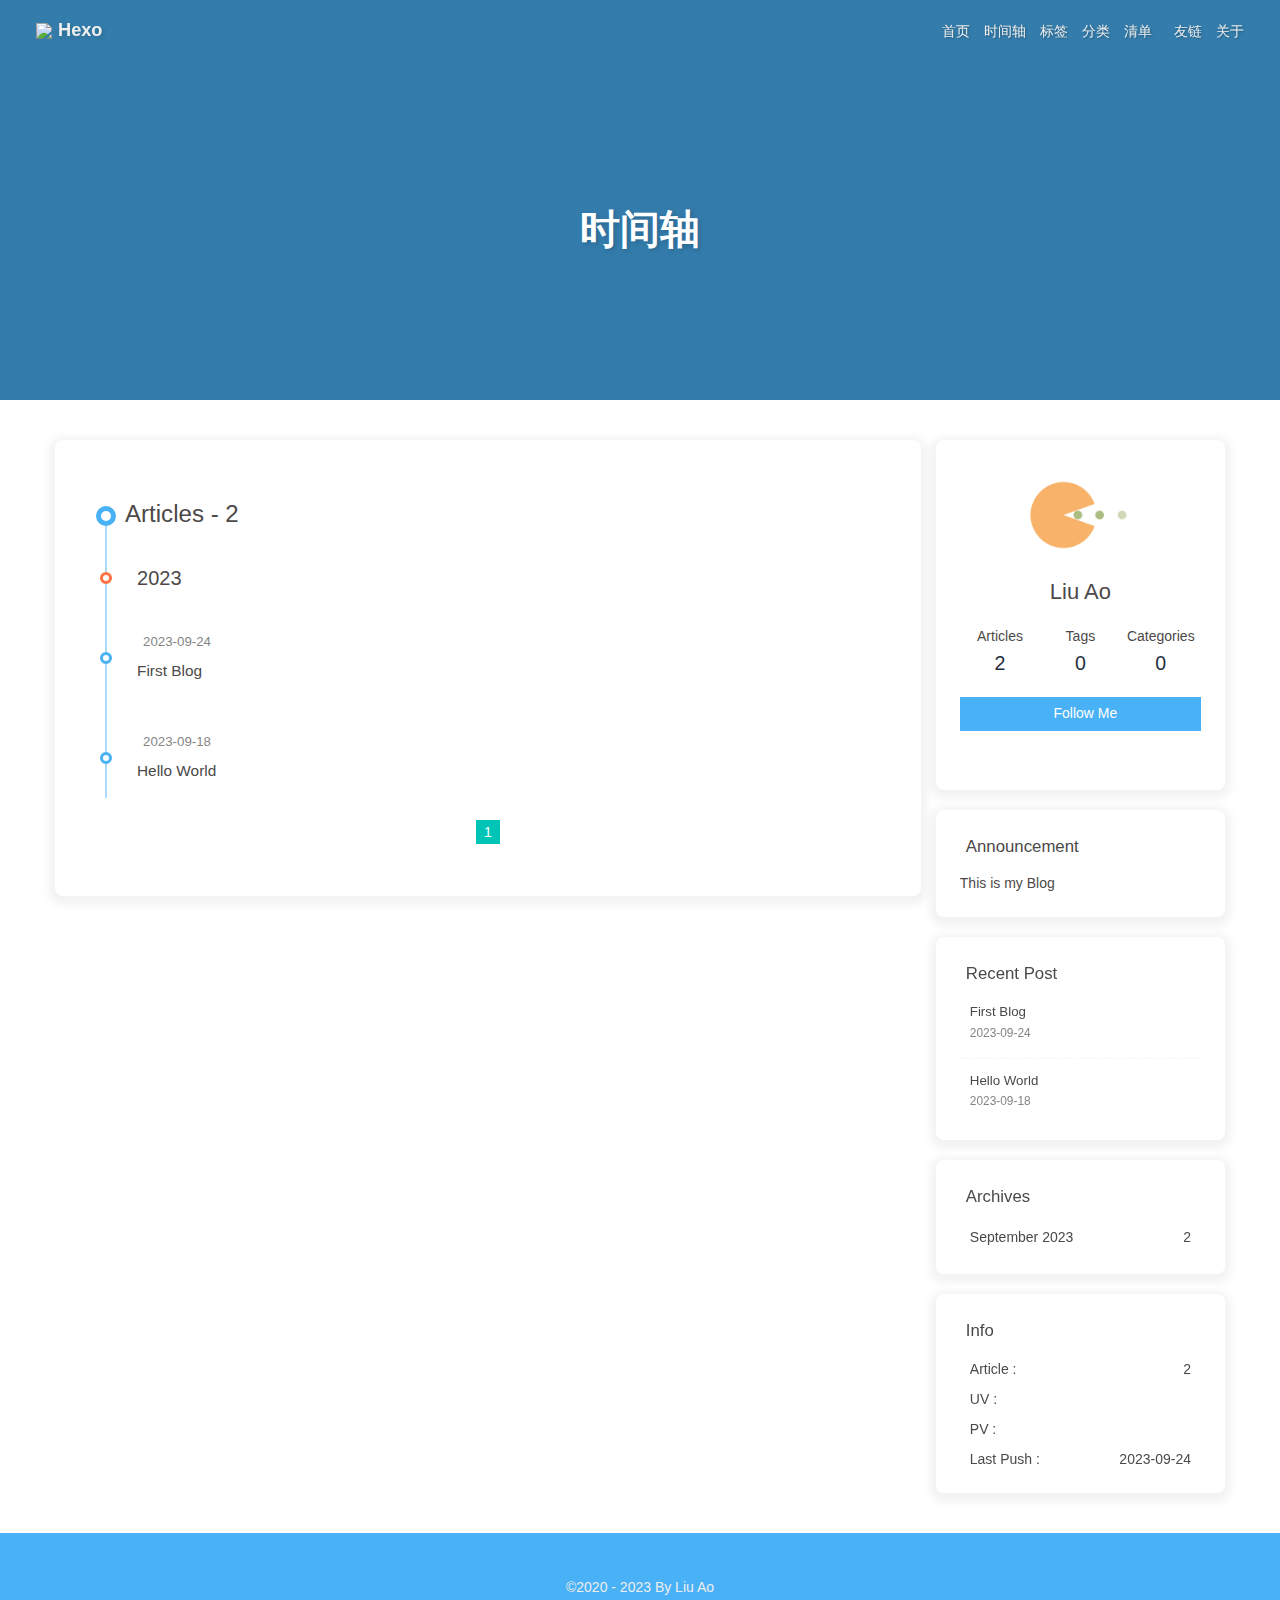
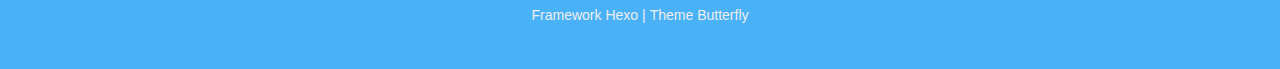
==== commit a930225a: "Site updated: 2023-09-24 16:12:27" ====
--- a/archives/index.html
+++ b/archives/index.html
@@ -53,7 +53,7 @@
   isHome: false,
   isHighlightShrink: false,
   isToc: false,
-  postUpdate: '2023-09-24 16:05:34'
+  postUpdate: '2023-09-24 16:12:20'
 }</script><noscript><style type="text/css">
   #nav {
     opacity: 1
@@ -157,4 +157,4 @@
       }
     }
     detectApple()
-    })(window)</script><meta name="generator" content="Hexo 6.3.0"></head><body><div id="sidebar"><div id="menu-mask"></div><div id="sidebar-menus"><div class="avatar-img is-center"><img src="http://p1.music.126.net/8GuBQX2BzcRMA7TPiZiI1A==/109951167814138971.jpg?param=130y130" onerror="onerror=null;src='/img/friend_404.gif'" alt="avatar"/></div><div class="sidebar-site-data site-data is-center"><a href="/archives/"><div class="headline">Articles</div><div class="length-num">2</div></a><a href="/tags/"><div class="headline">Tags</div><div class="length-num">0</div></a><a href="/categories/"><div class="headline">Categories</div><div class="length-num">0</div></a></div><hr class="custom-hr"/><div class="menus_items"><div class="menus_item"><a class="site-page" href="/"><i class="fa-fw fas fa-home"></i><span> 首页</span></a></div><div class="menus_item"><a class="site-page" href="/archives/"><i class="fa-fw fas fa-archive"></i><span> 时间轴</span></a></div><div class="menus_item"><a class="site-page" href="/tags/"><i class="fa-fw fas fa-tags"></i><span> 标签</span></a></div><div class="menus_item"><a class="site-page" href="/categories/"><i class="fa-fw fas fa-folder-open"></i><span> 分类</span></a></div><div class="menus_item"><a class="site-page group" href="javascript:void(0);"><i class="fa-fw fa fa-heartbeat"></i><span> 清单</span><i class="fas fa-chevron-down"></i></a><ul class="menus_item_child"><li><a class="site-page child" href="/music/"><i class="fa-fw fas fa-music"></i><span> 音乐</span></a></li><li><a class="site-page child" href="/Gallery/"><i class="fa-fw fas fa-images"></i><span> 照片</span></a></li><li><a class="site-page child" href="/movies/"><i class="fa-fw fas fa-video"></i><span> 电影</span></a></li></ul></div><div class="menus_item"><a class="site-page" href="/link/"><i class="fa-fw fas fa-link"></i><span> 友链</span></a></div><div class="menus_item"><a class="site-page" href="/about/"><i class="fa-fw fas fa-heart"></i><span> 关于</span></a></div></div></div></div><div class="page" id="body-wrap"><header class="not-home-page" id="page-header" style="background-image: url('https://jsd.012700.xyz/gh/jerryc127/butterfly_cdn@2.1.0/top_img/index.jpg')"><nav id="nav"><span id="blog-info"><a href="/" title="Hexo"><img class="site-icon" src="https://jsd.012700.xyz/gh/jerryc127/butterfly_cdn@2.1.0/top_img/index.jpg"/><span class="site-name">Hexo</span></a></span><div id="menus"><div class="menus_items"><div class="menus_item"><a class="site-page" href="/"><i class="fa-fw fas fa-home"></i><span> 首页</span></a></div><div class="menus_item"><a class="site-page" href="/archives/"><i class="fa-fw fas fa-archive"></i><span> 时间轴</span></a></div><div class="menus_item"><a class="site-page" href="/tags/"><i class="fa-fw fas fa-tags"></i><span> 标签</span></a></div><div class="menus_item"><a class="site-page" href="/categories/"><i class="fa-fw fas fa-folder-open"></i><span> 分类</span></a></div><div class="menus_item"><a class="site-page group" href="javascript:void(0);"><i class="fa-fw fa fa-heartbeat"></i><span> 清单</span><i class="fas fa-chevron-down"></i></a><ul class="menus_item_child"><li><a class="site-page child" href="/music/"><i class="fa-fw fas fa-music"></i><span> 音乐</span></a></li><li><a class="site-page child" href="/Gallery/"><i class="fa-fw fas fa-images"></i><span> 照片</span></a></li><li><a class="site-page child" href="/movies/"><i class="fa-fw fas fa-video"></i><span> 电影</span></a></li></ul></div><div class="menus_item"><a class="site-page" href="/link/"><i class="fa-fw fas fa-link"></i><span> 友链</span></a></div><div class="menus_item"><a class="site-page" href="/about/"><i class="fa-fw fas fa-heart"></i><span> 关于</span></a></div></div><div id="toggle-menu"><a class="site-page" href="javascript:void(0);"><i class="fas fa-bars fa-fw"></i></a></div></div></nav><div id="page-site-info"><h1 id="site-title">时间轴</h1></div></header><main class="layout" id="content-inner"><div id="archive"><div class="article-sort-title">Articles - 2</div><div class="article-sort"><div class="article-sort-item year">2023</div><div class="article-sort-item no-article-cover"><div class="article-sort-item-info"><div class="article-sort-item-time"><i class="far fa-calendar-alt"></i><time class="post-meta-date-created" datetime="2023-09-24T07:14:16.000Z" title="Created 2023-09-24 15:14:16">2023-09-24</time></div><a class="article-sort-item-title" href="/2023/09/24/First-Blog/" title="First Blog">First Blog</a></div></div><div class="article-sort-item"><div class="article-sort-item-info"><div class="article-sort-item-time"><i class="far fa-calendar-alt"></i><time class="post-meta-date-created" datetime="2023-09-18T06:37:58.527Z" title="Created 2023-09-18 14:37:58">2023-09-18</time></div><a class="article-sort-item-title" href="/2023/09/18/hello-world/" title="Hello World">Hello World</a></div></div></div><nav id="pagination"><div class="pagination"><span class="page-number current">1</span></div></nav></div><div class="aside-content" id="aside-content"><div class="card-widget card-info"><div class="is-center"><div class="avatar-img"><img src="http://p1.music.126.net/8GuBQX2BzcRMA7TPiZiI1A==/109951167814138971.jpg?param=130y130" onerror="this.onerror=null;this.src='/img/friend_404.gif'" alt="avatar"/></div><div class="author-info__name">Liu Ao</div><div class="author-info__description"></div></div><div class="card-info-data site-data is-center"><a href="/archives/"><div class="headline">Articles</div><div class="length-num">2</div></a><a href="/tags/"><div class="headline">Tags</div><div class="length-num">0</div></a><a href="/categories/"><div class="headline">Categories</div><div class="length-num">0</div></a></div><a id="card-info-btn" target="_blank" rel="noopener" href="https://github.com/xxxxxx"><i class="fab fa-github"></i><span>Follow Me</span></a><div class="card-info-social-icons is-center"><a class="social-icon" href="https://github.com/xxxxx" target="_blank" title="Github"><i class="fab fa-github" style="color: #24292e;"></i></a><a class="social-icon" href="/1414598114@qq.com" target="_blank" title="Email"><i class="fas fa-envelope" style="color: #4a7dbe;"></i></a></div></div><div class="card-widget card-announcement"><div class="item-headline"><i class="fas fa-bullhorn fa-shake"></i><span>Announcement</span></div><div class="announcement_content">This is my Blog</div></div><div class="sticky_layout"><div class="card-widget card-recent-post"><div class="item-headline"><i class="fas fa-history"></i><span>Recent Post</span></div><div class="aside-list"><div class="aside-list-item no-cover"><div class="content"><a class="title" href="/2023/09/24/First-Blog/" title="First Blog">First Blog</a><time datetime="2023-09-24T07:14:16.000Z" title="Created 2023-09-24 15:14:16">2023-09-24</time></div></div><div class="aside-list-item"><div class="content"><a class="title" href="/2023/09/18/hello-world/" title="Hello World">Hello World</a><time datetime="2023-09-18T06:37:58.527Z" title="Created 2023-09-18 14:37:58">2023-09-18</time></div></div></div></div><div class="card-widget card-archives"><div class="item-headline"><i class="fas fa-archive"></i><span>Archives</span></div><ul class="card-archive-list"><li class="card-archive-list-item"><a class="card-archive-list-link" href="/archives/2023/09/"><span class="card-archive-list-date">September 2023</span><span class="card-archive-list-count">2</span></a></li></ul></div><div class="card-widget card-webinfo"><div class="item-headline"><i class="fas fa-chart-line"></i><span>Info</span></div><div class="webinfo"><div class="webinfo-item"><div class="item-name">Article :</div><div class="item-count">2</div></div><div class="webinfo-item"><div class="item-name">UV :</div><div class="item-count" id="busuanzi_value_site_uv"><i class="fa-solid fa-spinner fa-spin"></i></div></div><div class="webinfo-item"><div class="item-name">PV :</div><div class="item-count" id="busuanzi_value_site_pv"><i class="fa-solid fa-spinner fa-spin"></i></div></div><div class="webinfo-item"><div class="item-name">Last Push :</div><div class="item-count" id="last-push-date" data-lastPushDate="2023-09-24T08:05:34.354Z"><i class="fa-solid fa-spinner fa-spin"></i></div></div></div></div></div></div></main><footer id="footer"><div id="footer-wrap"><div class="copyright">&copy;2020 - 2023 By Liu Ao</div><div class="framework-info"><span>Framework </span><a target="_blank" rel="noopener" href="https://hexo.io">Hexo</a><span class="footer-separator">|</span><span>Theme </span><a target="_blank" rel="noopener" href="https://github.com/jerryc127/hexo-theme-butterfly">Butterfly</a></div></div></footer></div><div id="rightside"><div id="rightside-config-hide"><button id="darkmode" type="button" title="Switch Between Light And Dark Mode"><i class="fas fa-adjust"></i></button><button id="hide-aside-btn" type="button" title="Toggle between single-column and double-column"><i class="fas fa-arrows-alt-h"></i></button></div><div id="rightside-config-show"><button id="rightside_config" type="button" title="Setting"><i class="fas fa-cog fa-spin"></i></button><button id="go-up" type="button" title="Back To Top"><span class="scroll-percent"></span><i class="fas fa-arrow-up"></i></button></div></div><div><script src="/js/utils.js"></script><script src="/js/main.js"></script><script src="https://cdn.jsdelivr.net/npm/@fancyapps/ui/dist/fancybox/fancybox.umd.min.js"></script><div class="js-pjax"></div><script async data-pjax src="//busuanzi.ibruce.info/busuanzi/2.3/busuanzi.pure.mini.js"></script></div></body></html>+    })(window)</script><meta name="generator" content="Hexo 6.3.0"></head><body><div id="sidebar"><div id="menu-mask"></div><div id="sidebar-menus"><div class="avatar-img is-center"><img src="http://p1.music.126.net/8GuBQX2BzcRMA7TPiZiI1A==/109951167814138971.jpg?param=130y130" onerror="onerror=null;src='/img/friend_404.gif'" alt="avatar"/></div><div class="sidebar-site-data site-data is-center"><a href="/archives/"><div class="headline">Articles</div><div class="length-num">2</div></a><a href="/tags/"><div class="headline">Tags</div><div class="length-num">0</div></a><a href="/categories/"><div class="headline">Categories</div><div class="length-num">0</div></a></div><hr class="custom-hr"/><div class="menus_items"><div class="menus_item"><a class="site-page" href="/"><i class="fa-fw fas fa-home"></i><span> 首页</span></a></div><div class="menus_item"><a class="site-page" href="/archives/"><i class="fa-fw fas fa-archive"></i><span> 时间轴</span></a></div><div class="menus_item"><a class="site-page" href="/tags/"><i class="fa-fw fas fa-tags"></i><span> 标签</span></a></div><div class="menus_item"><a class="site-page" href="/categories/"><i class="fa-fw fas fa-folder-open"></i><span> 分类</span></a></div><div class="menus_item"><a class="site-page group" href="javascript:void(0);"><i class="fa-fw fa fa-heartbeat"></i><span> 清单</span><i class="fas fa-chevron-down"></i></a><ul class="menus_item_child"><li><a class="site-page child" href="/music/"><i class="fa-fw fas fa-music"></i><span> 音乐</span></a></li><li><a class="site-page child" href="/Gallery/"><i class="fa-fw fas fa-images"></i><span> 照片</span></a></li><li><a class="site-page child" href="/movies/"><i class="fa-fw fas fa-video"></i><span> 电影</span></a></li></ul></div><div class="menus_item"><a class="site-page" href="/link/"><i class="fa-fw fas fa-link"></i><span> 友链</span></a></div><div class="menus_item"><a class="site-page" href="/about/"><i class="fa-fw fas fa-heart"></i><span> 关于</span></a></div></div></div></div><div class="page" id="body-wrap"><header class="not-home-page" id="page-header" style="background-image: url('https://jsd.012700.xyz/gh/jerryc127/butterfly_cdn@2.1.0/top_img/index.jpg')"><nav id="nav"><span id="blog-info"><a href="/" title="Hexo"><img class="site-icon" src="https://jsd.012700.xyz/gh/jerryc127/butterfly_cdn@2.1.0/top_img/index.jpg"/><span class="site-name">Hexo</span></a></span><div id="menus"><div class="menus_items"><div class="menus_item"><a class="site-page" href="/"><i class="fa-fw fas fa-home"></i><span> 首页</span></a></div><div class="menus_item"><a class="site-page" href="/archives/"><i class="fa-fw fas fa-archive"></i><span> 时间轴</span></a></div><div class="menus_item"><a class="site-page" href="/tags/"><i class="fa-fw fas fa-tags"></i><span> 标签</span></a></div><div class="menus_item"><a class="site-page" href="/categories/"><i class="fa-fw fas fa-folder-open"></i><span> 分类</span></a></div><div class="menus_item"><a class="site-page group" href="javascript:void(0);"><i class="fa-fw fa fa-heartbeat"></i><span> 清单</span><i class="fas fa-chevron-down"></i></a><ul class="menus_item_child"><li><a class="site-page child" href="/music/"><i class="fa-fw fas fa-music"></i><span> 音乐</span></a></li><li><a class="site-page child" href="/Gallery/"><i class="fa-fw fas fa-images"></i><span> 照片</span></a></li><li><a class="site-page child" href="/movies/"><i class="fa-fw fas fa-video"></i><span> 电影</span></a></li></ul></div><div class="menus_item"><a class="site-page" href="/link/"><i class="fa-fw fas fa-link"></i><span> 友链</span></a></div><div class="menus_item"><a class="site-page" href="/about/"><i class="fa-fw fas fa-heart"></i><span> 关于</span></a></div></div><div id="toggle-menu"><a class="site-page" href="javascript:void(0);"><i class="fas fa-bars fa-fw"></i></a></div></div></nav><div id="page-site-info"><h1 id="site-title">时间轴</h1></div></header><main class="layout" id="content-inner"><div id="archive"><div class="article-sort-title">Articles - 2</div><div class="article-sort"><div class="article-sort-item year">2023</div><div class="article-sort-item no-article-cover"><div class="article-sort-item-info"><div class="article-sort-item-time"><i class="far fa-calendar-alt"></i><time class="post-meta-date-created" datetime="2023-09-24T07:14:16.000Z" title="Created 2023-09-24 15:14:16">2023-09-24</time></div><a class="article-sort-item-title" href="/2023/09/24/First-Blog/" title="First Blog">First Blog</a></div></div><div class="article-sort-item no-article-cover"><div class="article-sort-item-info"><div class="article-sort-item-time"><i class="far fa-calendar-alt"></i><time class="post-meta-date-created" datetime="2023-09-18T06:37:58.527Z" title="Created 2023-09-18 14:37:58">2023-09-18</time></div><a class="article-sort-item-title" href="/2023/09/18/hello-world/" title="Hello World">Hello World</a></div></div></div><nav id="pagination"><div class="pagination"><span class="page-number current">1</span></div></nav></div><div class="aside-content" id="aside-content"><div class="card-widget card-info"><div class="is-center"><div class="avatar-img"><img src="http://p1.music.126.net/8GuBQX2BzcRMA7TPiZiI1A==/109951167814138971.jpg?param=130y130" onerror="this.onerror=null;this.src='/img/friend_404.gif'" alt="avatar"/></div><div class="author-info__name">Liu Ao</div><div class="author-info__description"></div></div><div class="card-info-data site-data is-center"><a href="/archives/"><div class="headline">Articles</div><div class="length-num">2</div></a><a href="/tags/"><div class="headline">Tags</div><div class="length-num">0</div></a><a href="/categories/"><div class="headline">Categories</div><div class="length-num">0</div></a></div><a id="card-info-btn" target="_blank" rel="noopener" href="https://github.com/xxxxxx"><i class="fab fa-github"></i><span>Follow Me</span></a><div class="card-info-social-icons is-center"><a class="social-icon" href="https://github.com/xxxxx" target="_blank" title="Github"><i class="fab fa-github" style="color: #24292e;"></i></a><a class="social-icon" href="/1414598114@qq.com" target="_blank" title="Email"><i class="fas fa-envelope" style="color: #4a7dbe;"></i></a></div></div><div class="card-widget card-announcement"><div class="item-headline"><i class="fas fa-bullhorn fa-shake"></i><span>Announcement</span></div><div class="announcement_content">This is my Blog</div></div><div class="sticky_layout"><div class="card-widget card-recent-post"><div class="item-headline"><i class="fas fa-history"></i><span>Recent Post</span></div><div class="aside-list"><div class="aside-list-item no-cover"><div class="content"><a class="title" href="/2023/09/24/First-Blog/" title="First Blog">First Blog</a><time datetime="2023-09-24T07:14:16.000Z" title="Created 2023-09-24 15:14:16">2023-09-24</time></div></div><div class="aside-list-item no-cover"><div class="content"><a class="title" href="/2023/09/18/hello-world/" title="Hello World">Hello World</a><time datetime="2023-09-18T06:37:58.527Z" title="Created 2023-09-18 14:37:58">2023-09-18</time></div></div></div></div><div class="card-widget card-archives"><div class="item-headline"><i class="fas fa-archive"></i><span>Archives</span></div><ul class="card-archive-list"><li class="card-archive-list-item"><a class="card-archive-list-link" href="/archives/2023/09/"><span class="card-archive-list-date">September 2023</span><span class="card-archive-list-count">2</span></a></li></ul></div><div class="card-widget card-webinfo"><div class="item-headline"><i class="fas fa-chart-line"></i><span>Info</span></div><div class="webinfo"><div class="webinfo-item"><div class="item-name">Article :</div><div class="item-count">2</div></div><div class="webinfo-item"><div class="item-name">UV :</div><div class="item-count" id="busuanzi_value_site_uv"><i class="fa-solid fa-spinner fa-spin"></i></div></div><div class="webinfo-item"><div class="item-name">PV :</div><div class="item-count" id="busuanzi_value_site_pv"><i class="fa-solid fa-spinner fa-spin"></i></div></div><div class="webinfo-item"><div class="item-name">Last Push :</div><div class="item-count" id="last-push-date" data-lastPushDate="2023-09-24T08:12:20.162Z"><i class="fa-solid fa-spinner fa-spin"></i></div></div></div></div></div></div></main><footer id="footer"><div id="footer-wrap"><div class="copyright">&copy;2020 - 2023 By Liu Ao</div><div class="framework-info"><span>Framework </span><a target="_blank" rel="noopener" href="https://hexo.io">Hexo</a><span class="footer-separator">|</span><span>Theme </span><a target="_blank" rel="noopener" href="https://github.com/jerryc127/hexo-theme-butterfly">Butterfly</a></div></div></footer></div><div id="rightside"><div id="rightside-config-hide"><button id="darkmode" type="button" title="Switch Between Light And Dark Mode"><i class="fas fa-adjust"></i></button><button id="hide-aside-btn" type="button" title="Toggle between single-column and double-column"><i class="fas fa-arrows-alt-h"></i></button></div><div id="rightside-config-show"><button id="rightside_config" type="button" title="Setting"><i class="fas fa-cog fa-spin"></i></button><button id="go-up" type="button" title="Back To Top"><span class="scroll-percent"></span><i class="fas fa-arrow-up"></i></button></div></div><div><script src="/js/utils.js"></script><script src="/js/main.js"></script><script src="https://cdn.jsdelivr.net/npm/@fancyapps/ui/dist/fancybox/fancybox.umd.min.js"></script><div class="js-pjax"></div><script async data-pjax src="//busuanzi.ibruce.info/busuanzi/2.3/busuanzi.pure.mini.js"></script></div></body></html>